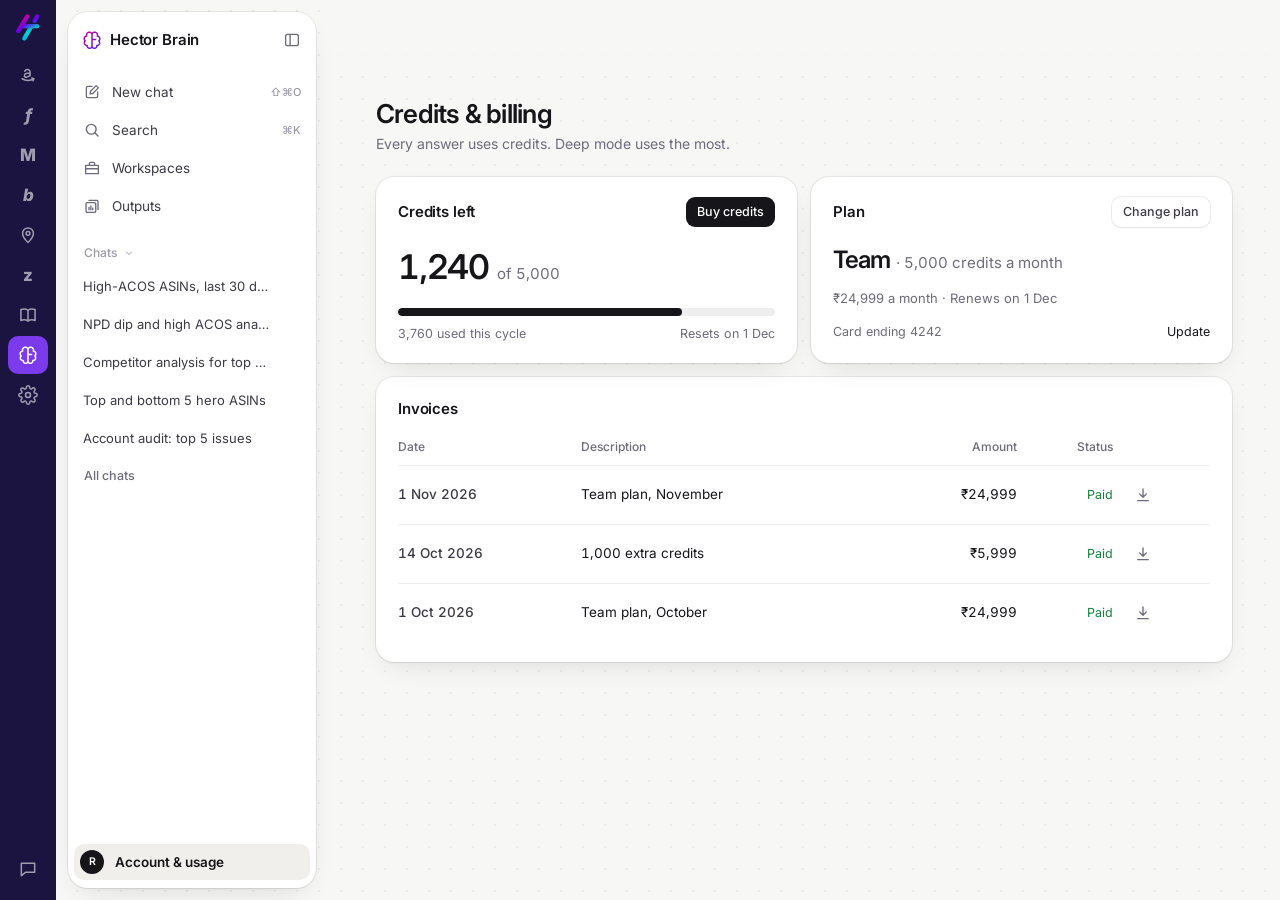
==== hector-brain/billing.html @ ce4ab654 "Hector Brain preview v1.0 (click-through prototype, sample data) Co-Authored-By: Claude Opus 5.5 <no" ====
<!doctype html>
<html lang="en">
<head>
<meta charset="utf-8">
<meta name="robots" content="noindex, nofollow">
<meta name="viewport" content="width=device-width, initial-scale=1">
<title>Hector Brain — billing</title>
<link rel="icon" href="../assets/favicon-brain.svg">
<link rel="stylesheet" href="https://fonts.googleapis.com/css2?family=Inter:wght@400;500;600&display=swap">
<link rel="stylesheet" href="rail.css">
<link rel="stylesheet" href="brain.css?v=16">
<script>try{if(localStorage.getItem('hm-d-collapsed')==='1')document.documentElement.classList.add('collapsed')}catch(e){}</script>
</head>
<body>
<nav class="rail" aria-label="Hector modules">
  <a class="logo" href="../index.html" aria-label="Hector home"><img src="../assets/logomark.svg" alt=""></a>
  <a class="ri" href="#" aria-label="Amazon"><svg><use href="sprite.svg#i-amz"/></svg></a>
  <a class="ri" href="#" aria-label="Flipkart"><span class="letter" style="font-style:italic">f</span></a>
  <a class="ri" href="#" aria-label="Myntra"><span class="letter">M</span></a>
  <a class="ri" href="#" aria-label="Blinkit"><span class="letter" style="font-style:italic">b</span></a>
  <a class="ri" href="#" aria-label="Instamart"><svg><use href="sprite.svg#i-pin"/></svg></a>
  <a class="ri" href="#" aria-label="Zepto"><span class="letter">z</span></a>
  <a class="ri" href="#" aria-label="Docs"><svg><use href="sprite.svg#i-book"/></svg></a>
  <a class="ri active" href="start.html" aria-label="Hector Brain" aria-current="page"><svg><use href="sprite.svg#rail-brain"/></svg></a>
  <a class="ri" href="#" aria-label="Settings"><svg><use href="sprite.svg#i-gear"/></svg></a>
  <span class="grow"></span>
  <a class="ri" href="#" aria-label="Feedback"><svg><use href="sprite.svg#i-msg"/></svg></a>
</nav>

<aside class="side" aria-label="Hector Brain menu">
  <div class="shead">
    <a class="mark-switch" href="start.html"><span data-mark></span>Hector Brain</a>
    <button class="ib" id="collapse" aria-expanded="true" aria-label="Collapse menu (⌘.)" title="⌘."><svg><use href="sprite.svg#i-sidebar"/></svg></button>
  </div>
  <nav class="items" aria-label="Hector Brain">
    <a class="item" href="start.html" data-tip="New chat  ⇧⌘O"><svg><use href="sprite.svg#i-new"/></svg><span class="lb">New chat</span><kbd>⇧⌘O</kbd></a>
    <a class="item" href="#" data-open="search" data-tip="Search  ⌘K"><svg><use href="sprite.svg#i-search"/></svg><span class="lb">Search</span><kbd>⌘K</kbd></a>
    <a class="item" href="workspaces.html" data-tip="Workspaces"><svg><use href="sprite.svg#i-brand"/></svg><span class="lb">Workspaces</span></a>
    <a class="item" href="outputs.html" data-tip="Outputs"><svg><use href="sprite.svg#i-outputs"/></svg><span class="lb">Outputs</span></a>
  </nav>
  <section class="recent">
    <button class="acc" aria-expanded="true" aria-controls="chatlist"><span>Chats</span><svg><use href="sprite.svg#i-chev"/></svg></button>
    <div id="chatlist"><div class="items">
      <a class="item" href="chat.html"><span>High-ACOS ASINs, last 30 days</span><button class="more" data-pop="pop-chat" data-side="right" aria-label="Chat actions"><svg><use href="sprite.svg#i-more"/></svg></button></a>
      <a class="item" href="#"><span>NPD dip and high ACOS analysis</span><button class="more" data-pop="pop-chat" data-side="right" aria-label="Chat actions"><svg><use href="sprite.svg#i-more"/></svg></button></a>
      <a class="item" href="#"><span>Competitor analysis for top search terms</span><button class="more" data-pop="pop-chat" data-side="right" aria-label="Chat actions"><svg><use href="sprite.svg#i-more"/></svg></button></a>
      <a class="item" href="#"><span>Top and bottom 5 hero ASINs</span><button class="more" data-pop="pop-chat" data-side="right" aria-label="Chat actions"><svg><use href="sprite.svg#i-more"/></svg></button></a>
      <a class="item" href="#"><span>Account audit: top 5 issues</span><button class="more" data-pop="pop-chat" data-side="right" aria-label="Chat actions"><svg><use href="sprite.svg#i-more"/></svg></button></a>
    </div>
    <a class="all" href="chats.html">All chats</a></div>
  </section>
  <span class="grow"></span>
  <div class="items">
    <button class="item acct on" data-pop="pop-acct" data-side="right" aria-expanded="false" data-tip="Account &amp; usage"><span class="av">R</span><span class="lb">Account &amp; usage</span></button>
  </div>
</aside>

<main>
  <div class="top"><span class="sp"></span></div>

  <div class="pg">
    <div class="ph"><div><h1>Credits &amp; billing</h1><p>Every answer uses credits. Deep mode uses the most.</p></div></div>
    <div class="two" style="margin-top:0">
      <div class="card pad">
        <div class="hrow"><h2>Credits left</h2><span class="sp"></span><button class="btn primary sm" data-pop="pop-buy" data-side="left">Buy credits</button></div>
        <div class="big" style="margin-top:14px">1,240 <small>of 5,000</small></div>
        <div class="meter"><i style="width:75.2%"></i></div>
        <div class="kv"><span>3,760 used this cycle</span><span>Resets on 1 Dec</span></div>
      </div>
      <div class="card pad">
        <div class="hrow"><h2>Plan</h2><span class="sp"></span><button class="btn secondary sm" data-toast="Change plan">Change plan</button></div>
        <div class="big" style="margin-top:14px;font-size:24px">Team <small>· 5,000 credits a month</small></div>
        <p class="sub" style="margin-top:10px">₹24,999 a month · Renews on 1 Dec</p>
        <div class="kv" style="margin-top:14px"><span>Card ending 4242</span><a href="#" data-toast="Update payment method" style="color:var(--ink)">Update</a></div>
      </div>
    </div>
    <div class="card pad" style="margin-top:14px">
      <h2>Invoices</h2>
      <table class="tbl"><thead><tr><th>Date</th><th class="l">Description</th><th>Amount</th><th>Status</th><th></th></tr></thead><tbody>
        <tr><td>1 Nov 2026</td><td style="text-align:left">Team plan, November</td><td>₹24,999</td><td><span class="paid">Paid</span></td><td><button class="ib" aria-label="Download invoice" data-toast="Downloads the invoice PDF"><svg><use href="sprite.svg#i-download"/></svg></button></td></tr>
        <tr><td>14 Oct 2026</td><td style="text-align:left">1,000 extra credits</td><td>₹5,999</td><td><span class="paid">Paid</span></td><td><button class="ib" aria-label="Download invoice" data-toast="Downloads the invoice PDF"><svg><use href="sprite.svg#i-download"/></svg></button></td></tr>
        <tr><td>1 Oct 2026</td><td style="text-align:left">Team plan, October</td><td>₹24,999</td><td><span class="paid">Paid</span></td><td><button class="ib" aria-label="Download invoice" data-toast="Downloads the invoice PDF"><svg><use href="sprite.svg#i-download"/></svg></button></td></tr>
      </tbody></table>
    </div>
  </div>
</main>

<div class="pop" id="pop-acct" role="menu" aria-label="Account">
  <a class="item" href="data-sources.html"><svg><use href="sprite.svg#i-plug"/></svg>Data sources<small>3 connected</small></a>
  <a class="item" href="usage.html"><svg><use href="sprite.svg#i-analytics"/></svg>Usage &amp; analytics</a>
  <a class="item" href="billing.html"><svg><use href="sprite.svg#i-credits"/></svg>Credits &amp; billing<small>1,240 left</small></a>
  <hr>
  <a class="item" href="preferences.html"><svg><use href="sprite.svg#i-prefs"/></svg>Preferences</a>
</div>
<div class="pop" id="pop-chat" role="menu" aria-label="Chat actions" style="width:220px">
  <button class="item" data-act="pin"><svg><use href="sprite.svg#i-pinned"/></svg>Pin</button>
  <button class="item" data-act="rename"><svg><use href="sprite.svg#i-pen"/></svg>Rename</button>
  <button class="item" data-pop="pop-move" data-side="right"><svg><use href="sprite.svg#i-move"/></svg>Move to workspace</button>
  <hr>
  <button class="item danger" data-act="delete"><svg><use href="sprite.svg#i-trash"/></svg>Delete</button>
</div>

<div class="pop" id="pop-buy" aria-label="Buy credits" style="width:260px">
  <p class="hint">Extra credits never expire and are used after your monthly ones.</p>
  <button class="opt" data-toast="Checkout: 1,000 credits for ₹5,999"><b>1,000 credits</b><span>₹5,999</span></button>
  <button class="opt" data-toast="Checkout: 5,000 credits for ₹27,999"><b>5,000 credits</b><span>₹27,999 · save 7%</span></button>
  <button class="opt" data-toast="Checkout: 10,000 credits for ₹52,999"><b>10,000 credits</b><span>₹52,999 · save 12%</span></button>
</div>

<div class="modal" id="dlg-delete" role="alertdialog" aria-modal="true" aria-labelledby="dd-t" hidden>
  <h2 id="dd-t">Delete “<span class="nm">this chat</span>”?</h2>
  <p>It’s removed for everyone in the workspace. Outputs it made stay in Outputs. This can’t be undone.</p>
  <div class="actions"><button class="btn secondary" data-close>Cancel</button><button class="btn danger" data-do="delete">Delete</button></div>
</div>
<div class="modal" id="dlg-ws" role="dialog" aria-modal="true" aria-labelledby="dw-t" hidden>
  <h2 id="dw-t">New workspace</h2>
  <p>Group chats that share instructions and files, like a client or a campaign.</p>
  <label class="fld"><span>Name</span><input placeholder="e.g. Tampa reporting" data-required></label>
  <label class="fld"><span>Instructions <small>optional</small></span><textarea rows="3" placeholder="Hector Brain follows these in every chat in this workspace"></textarea></label>
  <div class="actions"><button class="btn secondary" data-close>Cancel</button><button class="btn primary" data-do="create-ws" disabled>Create workspace</button></div>
</div>
<div class="modal" id="dlg-method" role="dialog" aria-modal="true" aria-labelledby="dm-t" hidden style="width:520px">
  <h2 id="dm-t">New method</h2>
  <p>Write down how a job should be done. Anyone can run it by typing / and its name.</p>
  <label class="fld"><span>Name</span><input placeholder="e.g. Dark store revenue check" data-required></label>
  <label class="fld"><span>Instructions</span><textarea rows="6" placeholder="1. Pull sales by dark store for the last 14 days&#10;2. Compare with the 14 days before&#10;3. Flag stores down more than 15% and check stock-outs"></textarea></label>
  <div class="actions"><button class="btn secondary" data-close>Cancel</button><button class="btn primary" data-do="create-method" disabled>Save method</button></div>
</div>
<div class="modal" id="dlg-share" role="dialog" aria-modal="true" aria-labelledby="ds-t" hidden>
  <h2 id="ds-t">Share</h2>
  <p>Anyone at your company with the link can view it. They can’t send messages or see your other chats.</p>
  <div class="linkrow"><input readonly value="https://app.hectorai.live/brain/share/8f3k2q" aria-label="Share link"><button class="btn secondary sm" data-do="copy-link">Copy link</button></div>
  <div class="src-row">Link sharing on<span class="sw" role="switch" aria-checked="true" aria-label="Link sharing" style="margin-left:auto"></span></div>
  <div class="actions"><button class="btn primary" data-close>Done</button></div>
</div>
<div class="pop" id="pop-move" aria-label="Move to workspace" style="width:230px">
  <div class="label">Move to</div>
  <div role="radiogroup" aria-label="Workspace">
    <button class="opt" role="radio" aria-checked="true"><b>MCP Demo</b><svg class="ck"><use href="sprite.svg#i-check"/></svg></button>
    <button class="opt" role="radio" aria-checked="false"><b>No workspace</b><svg class="ck"><use href="sprite.svg#i-check"/></svg></button>
  </div>
  <hr>
  <button class="item" data-dialog="dlg-ws"><svg><use href="sprite.svg#i-plus"/></svg>New workspace…</button>
</div>

<div class="scrim" id="scrim" hidden></div>
<div class="dlg" id="search" role="dialog" aria-label="Search" hidden>
  <label class="search"><svg><use href="sprite.svg#i-search"/></svg><input placeholder="Search chats and outputs" data-search="#searchList"><kbd>Esc</kbd></label>
  <div id="searchList">
    <div class="label">Chats</div>
    <a class="rowi" href="chat.html" style="min-height:42px"><span class="t"><b>High-ACOS ASINs, last 30 days</b></span><span class="meta">MCP Demo · 28 Oct</span></a>
    <a class="rowi" href="#" style="min-height:42px"><span class="t"><b>NPD dip and high ACOS analysis</b></span><span class="meta">24 Nov</span></a>
    <a class="rowi" href="#" style="min-height:42px"><span class="t"><b>Competitor analysis for top search terms</b></span><span class="meta">17 Nov</span></a>
    <div class="label">Outputs</div>
    <a class="rowi" href="outputs.html" style="min-height:42px"><span class="t"><b>High-ACOS ASINs, last 30 days</b></span><span class="meta">Excel · 28 Oct</span></a>
    <a class="rowi" href="outputs.html" style="min-height:42px"><span class="t"><b>30-day search-term bleed</b></span><span class="meta">Excel · 17 Nov</span></a>
  </div>
</div>
<div class="toast" id="toast" role="status"></div>
<script src="marks.js?v=16"></script>
<script src="brain.js?v=16"></script>
</body>
</html>
---- hector-brain/rail.css ----
/* The existing Hector module rail, unchanged in every direction: it belongs to the host product, not to Hector Mind. */
.rail { position: fixed; inset: 0 auto 0 0; width: 56px; background: #1B1340; display: flex; flex-direction: column; align-items: center; padding: 12px 0; gap: 2px; z-index: 40; }
.rail .logo { width: 30px; height: 30px; margin-bottom: 12px; display: grid; place-items: center; }
.rail .logo img { width: 24px; height: 27px; }
.ri { position: relative; width: 40px; height: 38px; border-radius: 10px; color: rgba(242, 241, 246, .62); display: grid; place-items: center; text-decoration: none; }
.ri:hover { background: rgba(255, 255, 255, .07); color: #fff; }
.ri.active { background: #7C3AED; color: #fff; }
.ri svg { width: 20px; height: 20px; }
.ri .letter { font: 800 17px/1 'Inter', sans-serif; letter-spacing: -0.04em; }
.rail .grow { flex: 1; }
---- hector-brain/brain.css ----
/* Hector Brain (final, from Option D "Soft canvas"). Canvas's light dot ground + Soft's white objects. Inter only.
   The menu is a floating panel that collapses (morphs) into a slim dock. Gradient only on Send and the mark. */
:root {
  --ground: #F7F7F5; --dot: rgba(22, 21, 26, .065); --panel: #FFFFFF; --well: #F7F6F3; --chip: #F1EFEB;
  --ink: #16151A; --ink-2: #3D3A45; --muted: #6E6B7B; --faint: #9C99A8;
  --line: rgba(22, 21, 26, .07); --hover: rgba(22, 21, 26, .045);
  --grad: linear-gradient(100deg, #CB009F, #5126E6);
  --soft: 0 1px 2px rgba(22, 21, 26, .05), 0 10px 30px -14px rgba(22, 21, 26, .18), 0 0 0 1px var(--line);
  --pop: 0 2px 6px rgba(22, 21, 26, .06), 0 24px 48px -16px rgba(22, 21, 26, .26), 0 0 0 1px var(--line);
  --ease: cubic-bezier(.22, 1, .36, 1);
  --side: 248px;
  --sans: 'Inter', -apple-system, sans-serif;
  color-scheme: light;
}
.collapsed { --side: 48px; }
* { box-sizing: border-box; margin: 0; }
body { background-color: var(--ground); background-image: radial-gradient(var(--dot) 1px, transparent 1.2px); background-size: 22px 22px; background-attachment: fixed;
  color: var(--ink); font: 400 14px/1.55 var(--sans); -webkit-font-smoothing: antialiased; }
a { color: inherit; text-decoration: none; }
button { font: inherit; color: inherit; background: none; border: 0; cursor: pointer; }
:focus-visible { outline: 2px solid #7C3AED; outline-offset: 2px; border-radius: 10px; }
svg { flex: none; }

/* ---------- Panel ⇄ dock ---------- */
.side { position: fixed; left: 68px; top: 12px; bottom: 12px; z-index: 30; width: var(--side); background: var(--panel); border-radius: 20px; box-shadow: var(--soft);
  padding: 8px 6px; display: flex; flex-direction: column; gap: 14px; overflow: hidden; transition: width .34s var(--ease), border-radius .34s var(--ease); }
.collapsed .side { border-radius: 16px; overflow: visible; }
.shead { display: flex; align-items: center; gap: 4px; }
.shead .mark-switch { flex: 1; min-width: 0; height: 40px; padding: 0 8px; font-size: 15px; }
.shead .mark-switch [data-mark] { width: 20px; height: 20px; display: grid; }
.ws { display: flex; align-items: center; gap: 9px; height: 40px; margin-top: -8px; padding: 0 9px 0 6px; border-radius: 12px; box-shadow: inset 0 0 0 1px var(--line); font-size: 13px; font-weight: 500; color: var(--ink-2); white-space: nowrap; }
.ws:hover { background: var(--hover); }
.av { width: 28px; height: 28px; flex: none; border-radius: 8px; background: var(--chip); display: grid; place-items: center; font-size: 11px; font-weight: 600; color: var(--ink-2); }
.ws svg { width: 13px; height: 13px; margin-left: auto; color: var(--muted); }
.ws .av { width: 24px; height: 24px; border-radius: 7px; font-size: 10px; }
.ib { width: 36px; height: 36px; flex: none; border-radius: 10px; display: grid; place-items: center; color: var(--muted); }
.ib:hover { background: var(--hover); color: var(--ink); }
.ib svg { width: 18px; height: 18px; }
.collapsed .shead .mark-switch, .collapsed .ws { display: none; }

.items { display: grid; gap: 2px; }
.item { position: relative; display: flex; align-items: center; gap: 11px; height: 36px; padding: 0 9px; border-radius: 10px; font-size: 13.5px; color: var(--ink-2); white-space: nowrap; }
.item > svg { width: 18px; height: 18px; color: var(--muted); }
.item:hover { background: var(--hover); color: var(--ink); }
.item.on { background: var(--chip); color: var(--ink); font-weight: 600; }
.item.on > svg { color: var(--ink); }
.item .lb { transition: opacity .2s; }
.item kbd { margin-left: auto; font: 500 11px var(--sans); color: var(--faint); transition: opacity .2s; }
.collapsed .item { width: 36px; }
.collapsed .item .lb, .collapsed .item kbd { opacity: 0; pointer-events: none; }
/* Dock tooltips */
.collapsed .item::after { content: attr(data-tip); position: absolute; left: calc(100% + 12px); top: 50%; transform: translateY(-50%) translateX(-4px); white-space: nowrap;
  background: var(--ink); color: #fff; font-size: 12px; font-weight: 500; padding: 5px 9px; border-radius: 7px; opacity: 0; pointer-events: none; transition: opacity .12s, transform .12s; z-index: 40; }
.collapsed .item:hover::after, .collapsed .item:focus-visible::after { opacity: 1; transform: translateY(-50%); }

.recent { min-height: 0; overflow-y: auto; transition: opacity .18s; }
.acc { display: flex; align-items: center; gap: 6px; width: 100%; height: 30px; padding: 0 10px; border-radius: 8px; font-size: 12px; font-weight: 500; color: var(--faint); }
.acc:hover { color: var(--ink); background: var(--hover); }
.acc svg { width: 12px; height: 12px; transition: transform .2s var(--ease); }
.acc[aria-expanded="false"] svg { transform: rotate(-90deg); }
#chatlist { display: grid; gap: 2px; }
#chatlist[hidden] { display: none; }
#chatlist .label { padding: 8px 10px 4px; font-size: 11.5px; }
.all { display: block; padding: 8px 10px; font-size: 12.5px; font-weight: 500; color: var(--muted); }
.all:hover { color: var(--ink); }
.collapsed .recent { opacity: 0; visibility: hidden; }
.label { padding: 4px 10px 6px; font-size: 12px; font-weight: 500; color: var(--faint); white-space: nowrap; }
.recent .item { font-size: 13px; }
.recent .item span { overflow: hidden; text-overflow: ellipsis; }
.empty { margin: 0 4px; padding: 14px; border-radius: 12px; background: var(--well); font-size: 12.5px; color: var(--muted); line-height: 1.5; white-space: normal; width: 224px; }
.grow { flex: 1; }
.acct .av { width: 24px; height: 24px; margin-left: -3px; border-radius: 50%; background: var(--ink); color: #fff; font-size: 10.5px; }

/* ---------- Popovers ---------- */
.pop { position: fixed; z-index: 50; width: 280px; background: var(--panel); border-radius: 16px; box-shadow: var(--pop); padding: 6px; opacity: 0; transform: translateY(-4px) scale(.98); pointer-events: none; transition: opacity .16s, transform .16s var(--ease); }
.pop.open { opacity: 1; transform: none; pointer-events: auto; }
.pop .item { height: 34px; }
.pop hr { border: 0; height: 1px; background: var(--line); margin: 6px 4px; }
.pop .search { display: flex; align-items: center; gap: 8px; height: 38px; padding: 0 10px; margin-bottom: 4px; border-radius: 10px; background: var(--well); color: var(--muted); font-size: 13px; }
.pop .search svg { width: 15px; height: 15px; }
.pop .search input { flex: 1; border: 0; background: none; outline: none; font: inherit; color: var(--ink); }
.pop .item small { margin-left: auto; color: var(--faint); font-size: 11.5px; }
.pop .item.on small { color: var(--muted); }

/* ---------- Main ---------- */
main { margin-left: calc(80px + var(--side)); min-height: 100vh; transition: margin-left .34s var(--ease); }
.top { position: sticky; top: 0; z-index: 20; display: flex; align-items: center; gap: 8px; height: 72px; padding: 6px 16px 0 12px; background: linear-gradient(var(--ground) 70%, rgba(247, 247, 245, 0)); }
.top .sp { flex: 1; }
.mark-switch { display: inline-flex; align-items: center; gap: 8px; height: 34px; padding: 0 10px 0 8px; border-radius: 10px; font-size: 14px; font-weight: 600; letter-spacing: -0.01em; }
.mark-switch:hover { background: var(--hover); }
.title { display: inline-flex; align-items: center; gap: 6px; height: 34px; padding: 0 10px; border-radius: 10px; font-size: 13.5px; color: var(--ink-2); }
.title:hover, .title[aria-expanded="true"] { background: var(--hover); color: var(--ink); }
.title svg { width: 12px; height: 12px; color: var(--muted); transition: transform .2s; }
.title[aria-expanded="true"] svg { transform: rotate(180deg); }
.pill { height: 38px; padding: 0 14px; border-radius: 12px; display: inline-flex; align-items: center; gap: 7px; background: var(--panel); box-shadow: var(--soft); font-size: 13px; color: var(--ink-2); }
.pill:hover { color: var(--ink); }
.pill svg { width: 15px; height: 15px; }
.col { max-width: 720px; margin: 0 auto; padding: 0 24px; }

/* ---------- Composer ---------- */
.compose { position: fixed; left: calc(80px + var(--side)); right: 0; bottom: 0; z-index: 15; padding: 28px 0 20px; transition: left .34s var(--ease);
  background: linear-gradient(to top, var(--ground) 62%, rgba(247, 247, 245, 0)); }
.tray { background: var(--panel); border-radius: 22px; box-shadow: 0 1px 2px rgba(22, 21, 26, .06), 0 18px 44px -18px rgba(22, 21, 26, .26), 0 0 0 1px var(--line); padding: 14px 12px 10px 18px; }
.tray textarea { width: 100%; border: 0; outline: none; resize: none; background: none; font: 400 15.5px/1.5 var(--sans); color: var(--ink); height: 46px; }
.tray textarea::placeholder { color: var(--faint); }
.row { display: flex; align-items: center; gap: 6px; }
.tray .row { margin-left: -8px; }
.row .sp { flex: 1; }
.tb { height: 32px; padding: 0 11px; border-radius: 16px; display: inline-flex; align-items: center; gap: 6px; font-size: 12.5px; color: var(--muted); background: var(--well); white-space: nowrap; }
.tb:hover { background: var(--chip); color: var(--ink); }
.tb svg { width: 15px; height: 15px; }
.tb img { width: 15px; height: 15px; border-radius: 4px; }
.tb.round { width: 32px; padding: 0; justify-content: center; }
.send { width: 38px; height: 38px; border-radius: 50%; display: grid; place-items: center; background: var(--grad); color: #fff; box-shadow: 0 6px 16px -6px rgba(124, 58, 237, .6); }
.send svg { width: 17px; height: 17px; }
.send.stop { background: var(--ink); box-shadow: none; }
.send.stop i { width: 11px; height: 11px; border-radius: 3px; background: #fff; }

/* ---------- The mark: orb + motion ---------- */
.orb { position: relative; display: grid; place-items: center; border-radius: 50%; background: #fff; box-shadow: 0 0 0 1px var(--line), 0 4px 12px -4px rgba(81, 38, 230, .25); }
.orb [data-mark] { width: 56%; height: 56%; display: grid; }
.mk { width: 100%; height: 100%; overflow: visible; }
/* Brain: the outline breathes, the half-H crossbar redraws */
.live .mk-brain .b-out { transform-origin: 12px 12.5px; animation: breathe 2.2s ease-in-out infinite; }
.live .mk-brain .b-in { stroke-dasharray: 1; animation: draw 2.2s var(--ease) infinite; }
/* Signal: the three lines rise one after another, like a signal coming in */
.live .mk-signal path { stroke-dasharray: 1; stroke-dashoffset: 1; animation: rise 1.8s var(--ease) infinite; }
.live .mk-signal .s2 { animation-delay: .16s; }
.live .mk-signal .s3 { animation-delay: .32s; }
/* One-time draw-in on the start page */
.intro .mk-brain .b-out { stroke-dasharray: 1; stroke-dashoffset: 1; animation: oncefrac 1.4s var(--ease) .2s forwards; }
.intro .mk-brain .b-in { stroke-dasharray: 1; stroke-dashoffset: 1; animation: oncefrac .7s var(--ease) 1.1s forwards; }
.intro .mk-signal path { stroke-dasharray: 1; stroke-dashoffset: 1; animation: oncefrac .6s var(--ease) forwards; }
.intro .mk-signal .s2 { animation-delay: .18s; }
.intro .mk-signal .s3 { animation-delay: .36s; }
@keyframes breathe { 50% { transform: scale(.9); opacity: .7; } }
@keyframes draw { 0% { stroke-dashoffset: 1; } 45%, 75% { stroke-dashoffset: 0; } 100% { stroke-dashoffset: -1; } }
@keyframes rise { 0% { stroke-dashoffset: 1; opacity: 1; } 40%, 70% { stroke-dashoffset: 0; opacity: 1; } 100% { stroke-dashoffset: 0; opacity: .15; } }
@keyframes oncefrac { to { stroke-dashoffset: 0; } }

/* ---------- Start ---------- */
.start { min-height: calc(100vh - 64px); display: flex; flex-direction: column; align-items: center; justify-content: center; text-align: center; padding-bottom: 190px; }
.start .orb { width: 76px; height: 76px; }
.start h1 { margin-top: 24px; font-size: 34px; line-height: 1.15; font-weight: 600; letter-spacing: -0.035em; }
.start p { margin-top: 10px; font-size: 15px; color: var(--muted); }
.tiles { margin-top: 36px; display: grid; grid-template-columns: repeat(3, 1fr); gap: 12px; width: 100%; text-align: left; }
.tile { padding: 16px; border-radius: 18px; background: var(--panel); box-shadow: var(--soft); display: grid; gap: 22px; transition: transform .2s var(--ease), box-shadow .2s; }
.tile:hover { transform: translateY(-2px); box-shadow: var(--pop); }
.tile img { width: 26px; height: 26px; border-radius: 8px; }
.tile span { font-size: 14px; line-height: 1.4; font-weight: 500; color: var(--ink-2); }

/* ---------- Conversation ---------- */
.thread { padding-top: 16px; padding-bottom: 220px; display: grid; gap: 26px; }
.me { justify-self: end; max-width: 75%; padding: 12px 18px; border-radius: 20px 20px 6px 20px; background: var(--panel); box-shadow: var(--soft); font-size: 15px; }
.turn { display: grid; grid-template-columns: 36px minmax(0, 1fr); gap: 14px; align-items: start; }
.turn .orb { width: 36px; height: 36px; }
.bubble { background: var(--panel); border-radius: 6px 22px 22px 22px; box-shadow: var(--soft); padding: 22px 24px 16px; display: grid; gap: 16px; }
.bubble h2 { font-size: 22px; line-height: 1.25; font-weight: 600; letter-spacing: -0.03em; text-wrap: balance; }
.bubble p { color: var(--ink-2); font-size: 14.5px; }
.tag { width: fit-content; display: inline-flex; align-items: center; gap: 8px; height: 28px; padding: 0 12px; border-radius: 14px; background: var(--well); font-size: 12.5px; font-weight: 500; color: var(--ink-2); }
.tag::before { content: ""; width: 7px; height: 7px; border-radius: 50%; background: #F59E0B; }
.well { position: relative; border-radius: 16px; background: var(--well); padding: 4px 14px 6px; }
.well .ib { position: absolute; right: 6px; top: 4px; width: 30px; height: 30px; }
.well .ib svg { width: 15px; height: 15px; }
table { width: 100%; border-collapse: collapse; font-variant-numeric: tabular-nums; }
th { text-align: right; font-size: 11.5px; font-weight: 500; color: var(--muted); padding: 10px 0 8px 12px; }
th:last-child { padding-right: 34px; }
td { text-align: right; padding: 9px 0 9px 12px; border-top: 1px solid var(--line); font-size: 13px; }
td:last-child { padding-right: 34px; font-weight: 600; }
th:first-child, td:first-child { text-align: left; padding-left: 0; }
td:first-child { font-weight: 500; color: var(--ink-2); }
.acts { display: grid; grid-template-columns: repeat(3, 1fr); gap: 10px; }
.act { padding: 14px; border-radius: 16px; box-shadow: inset 0 0 0 1px var(--line); display: grid; gap: 4px; align-content: start; }
.act b { font-size: 13.5px; font-weight: 600; line-height: 1.35; }
.act small { font-size: 12px; color: var(--muted); }
.act button { margin-top: 10px; justify-self: start; height: 30px; padding: 0 12px; border-radius: 15px; background: var(--ink); color: #fff; font-size: 12.5px; font-weight: 500; }
.under { margin: 0 -6px -4px; }
.under .tb { background: none; }
.under .tb:hover { background: var(--well); }
.under .tb.pinned { color: var(--ink); background: var(--well); }

.wm { width: 18px; height: 18px; display: grid; flex: none; }
.thinking { display: flex; align-items: center; gap: 10px; width: fit-content; padding: 13px 20px; border-radius: 6px 20px 20px 20px; background: var(--panel); box-shadow: var(--soft); font-size: 14px; color: var(--ink-2); }
.shimmer { background: linear-gradient(90deg, var(--ink-2) 0%, var(--ink-2) 40%, #B9B6C2 50%, var(--ink-2) 60%, var(--ink-2) 100%); background-size: 250% 100%; -webkit-background-clip: text; background-clip: text; color: transparent; animation: shine 2.4s linear infinite; }
.trail { margin: 10px 0 0 18px; display: grid; gap: 4px; font-size: 12.5px; color: var(--muted); }
.trail span { display: flex; align-items: center; gap: 8px; }
.trail svg { width: 14px; height: 14px; color: #15803D; }
@keyframes shine { from { background-position: 100% 0; } to { background-position: -150% 0; } }

.toast { position: fixed; left: 50%; bottom: 150px; transform: translate(-50%, 8px); z-index: 60; padding: 9px 14px; border-radius: 12px; background: var(--ink); color: #fff; font-size: 13px; opacity: 0; pointer-events: none; transition: opacity .2s, transform .2s var(--ease); }
.toast.show { opacity: 1; transform: translate(-50%, 0); }

@media (prefers-reduced-motion: reduce) {
  *, .live *, .intro * { animation: none !important; transition: none !important; }
  .intro .mk path, .live .mk path { stroke-dashoffset: 0 !important; }
}

/* =====================================================================
   Option D — full-feature layer: composer menus, chat actions, sheet drawer, search,
   list pages (Chats, Workspaces, Outputs) and account pages (Connectors, Usage, Billing, Preferences).
   ===================================================================== */
.btn { height: 36px; padding: 0 14px; border-radius: 11px; display: inline-flex; align-items: center; gap: 7px; font-size: 13px; font-weight: 500; white-space: nowrap; }
.btn svg { width: 15px; height: 15px; }
.btn.primary { background: var(--ink); color: #fff; }
.btn.primary:hover { background: #2C2A33; }
.btn.secondary { background: var(--panel); box-shadow: 0 0 0 1px var(--line), 0 1px 2px rgba(22, 21, 26, .05); color: var(--ink-2); }
.btn.secondary:hover { color: var(--ink); box-shadow: 0 0 0 1px rgba(22, 21, 26, .18); }
.btn.sm { height: 30px; padding: 0 11px; border-radius: 9px; font-size: 12.5px; }
.btn.warn { background: #FEF3C7; color: #92400E; }

/* Popover items with a check / description */
.pop .opt { display: grid; grid-template-columns: 1fr auto; align-items: center; gap: 0 10px; width: 100%; padding: 8px 10px; border-radius: 10px; text-align: left; }
.pop .opt:hover { background: var(--hover); }
.pop .opt b { font-size: 13.5px; font-weight: 500; }
.pop .opt span { grid-column: 1; font-size: 12px; color: var(--muted); }
.pop .opt .ck { grid-row: 1 / span 2; grid-column: 2; width: 16px; height: 16px; color: var(--ink); visibility: hidden; }
.pop .opt[aria-checked="true"] .ck { visibility: visible; }
.pop .item .chev-r { margin-left: auto; width: 12px; height: 12px; color: var(--faint); transform: rotate(-90deg); }
.pop .src-row { display: flex; align-items: center; gap: 10px; padding: 7px 10px; border-radius: 10px; font-size: 13.5px; }
.pop .src-row img { width: 20px; height: 20px; border-radius: 6px; }
.pop .src-row .sw { margin-left: auto; }
.pop p.hint { padding: 6px 10px 8px; font-size: 12px; color: var(--muted); line-height: 1.45; }
.item.danger, .item.danger svg { color: #B91C1C; }

/* Switch */
.sw { position: relative; width: 32px; height: 18px; flex: none; border-radius: 9px; background: rgba(22, 21, 26, .18); transition: background .2s; }
.sw::after { content: ""; position: absolute; left: 2px; top: 2px; width: 14px; height: 14px; border-radius: 50%; background: #fff; box-shadow: 0 1px 2px rgba(0, 0, 0, .2); transition: transform .2s var(--ease); }
[aria-checked="true"] > .sw, .sw[aria-checked="true"] { background: var(--ink); }
[aria-checked="true"] > .sw::after, .sw[aria-checked="true"]::after { transform: translateX(14px); }

/* Chat list rows: actions on hover */
.recent .item, #chatlist .item { padding-right: 4px; }
.recent .item .more { margin-left: auto; width: 26px; height: 26px; border-radius: 7px; display: grid; place-items: center; color: var(--muted); opacity: 0; }
.recent .item:hover .more, .recent .item .more[aria-expanded="true"], .recent .item.on .more { opacity: 1; }
.recent .item .more:hover { background: rgba(22, 21, 26, .07); color: var(--ink); }
.recent .item .more svg { width: 15px; height: 15px; }
.all.on { color: var(--ink); font-weight: 600; }

/* Composer extras */
.fine { margin-top: 10px; text-align: center; font-size: 11.5px; color: var(--faint); }

/* Answer footer: reasoning, credits, feedback */
.reason { border-radius: 14px; background: var(--well); padding: 14px 16px; display: grid; gap: 10px; font-size: 13px; color: var(--ink-2); }
.reason[hidden] { display: none; }
.reason ol { padding-left: 18px; display: grid; gap: 4px; }
.reason .why { color: var(--muted); }
.reason .rule { display: flex; align-items: center; gap: 8px; }
.reason .rule svg { width: 15px; height: 15px; color: var(--muted); }
.under .tb[aria-expanded="true"] { background: var(--well); color: var(--ink); }
.under .tb[aria-expanded] svg.chev { width: 12px; height: 12px; transition: transform .2s; }
.under .tb[aria-expanded="true"] svg.chev { transform: rotate(180deg); }
.under .cost { font-size: 12px; color: var(--faint); padding: 0 6px; }
.under .tb.voted { color: var(--ink); background: var(--well); }

/* Sheet drawer */
.scrim { position: fixed; inset: 0; z-index: 70; background: rgba(22, 21, 26, .18); opacity: 0; transition: opacity .2s; }
.scrim.open { opacity: 1; }
.drawer { position: fixed; top: 12px; right: 12px; bottom: 12px; z-index: 71; width: min(760px, calc(100vw - 420px)); background: var(--panel); border-radius: 20px; box-shadow: var(--pop); display: flex; flex-direction: column; transform: translateX(24px); opacity: 0; transition: transform .26s var(--ease), opacity .2s; }
.drawer.open { transform: none; opacity: 1; }
.dhead { display: flex; align-items: center; gap: 10px; padding: 14px 14px 12px 20px; border-bottom: 1px solid var(--line); }
.dhead .fi { width: 32px; height: 32px; border-radius: 9px; background: #E8F3EC; color: #15803D; display: grid; place-items: center; }
.dhead .fi svg { width: 17px; height: 17px; }
.dhead b { display: block; font-size: 14px; font-weight: 600; }
.dhead small { font-size: 12px; color: var(--muted); }
.dhead .sp { flex: 1; }
.seg2 { display: inline-flex; padding: 3px; border-radius: 10px; background: var(--well); gap: 2px; }
.seg2 button { height: 28px; padding: 0 12px; border-radius: 8px; font-size: 12.5px; color: var(--muted); }
.seg2 button[aria-selected="true"] { background: var(--panel); color: var(--ink); box-shadow: 0 1px 2px rgba(22, 21, 26, .08), 0 0 0 1px var(--line); }
.dbody { flex: 1; overflow: auto; padding: 16px 20px 20px; }
.grid { border-collapse: collapse; font: 12.5px/1.4 var(--sans); font-variant-numeric: tabular-nums; width: 100%; }
.grid th, .grid td { border: 1px solid var(--line); padding: 6px 10px; text-align: right; white-space: nowrap; }
.grid th { background: var(--well); color: var(--muted); font-weight: 500; }
.grid td:first-child, .grid th:first-child { text-align: left; }
.grid caption { text-align: left; font-weight: 600; font-size: 14px; padding-bottom: 2px; }
.grid caption small { display: block; font-weight: 400; font-size: 12px; color: var(--muted); padding-bottom: 10px; }
.code { font: 12px/1.7 ui-monospace, monospace; color: var(--ink-2); white-space: pre; }

/* Search dialog */
.dlg { position: fixed; left: 50%; top: 14vh; z-index: 71; width: 600px; transform: translate(-50%, -6px) scale(.99); opacity: 0; background: var(--panel); border-radius: 20px; box-shadow: var(--pop); padding: 8px; transition: opacity .18s, transform .2s var(--ease); }
.dlg.open { opacity: 1; transform: translate(-50%, 0); }
.dlg .search { display: flex; align-items: center; gap: 10px; height: 48px; padding: 0 12px; border-bottom: 1px solid var(--line); margin-bottom: 6px; color: var(--muted); }
.dlg .search svg { width: 18px; height: 18px; }
.dlg .search input { flex: 1; border: 0; outline: none; background: none; font: 400 16px var(--sans); color: var(--ink); }
.dlg .search kbd { font: 500 11px var(--sans); color: var(--faint); padding: 2px 6px; border-radius: 6px; box-shadow: 0 0 0 1px var(--line); }
.dlg .item small { margin-left: auto; color: var(--faint); font-size: 12px; }
.dlg .label { padding: 8px 10px 4px; }

/* ---------- List and account pages ---------- */
.pg { max-width: 920px; margin: 0 auto; padding: 8px 32px 80px; }
.ph { display: flex; align-items: flex-end; gap: 12px; margin: 18px 0 22px; }
.ph h1 { font-size: 26px; font-weight: 600; letter-spacing: -0.03em; line-height: 1.2; }
.ph p { margin-top: 4px; color: var(--muted); font-size: 14px; }
.ph .sp { flex: 1; }
.back { display: inline-flex; align-items: center; gap: 4px; font-size: 13px; color: var(--muted); margin-top: 6px; }
.back svg { width: 13px; height: 13px; transform: rotate(90deg); }
.back:hover { color: var(--ink); }
.card { background: var(--panel); border-radius: 18px; box-shadow: var(--soft); }
.card.pad { padding: 20px 22px; }
.card h2 { font-size: 15px; font-weight: 600; letter-spacing: -0.01em; }
.card h2 + p, .card .sub { margin-top: 2px; font-size: 13px; color: var(--muted); }
.toolbar { display: flex; align-items: center; gap: 8px; margin-bottom: 14px; }
.toolbar .sp { flex: 1; }
.field-s { display: flex; align-items: center; gap: 8px; height: 36px; width: 280px; padding: 0 12px; border-radius: 11px; background: var(--panel); box-shadow: 0 0 0 1px var(--line); color: var(--muted); }
.field-s svg { width: 15px; height: 15px; }
.field-s input { flex: 1; min-width: 0; border: 0; outline: none; background: none; font: inherit; color: var(--ink); }
.tabs { display: inline-flex; gap: 2px; padding: 3px; border-radius: 12px; background: rgba(22, 21, 26, .05); }
.tabs button { height: 30px; padding: 0 12px; border-radius: 9px; font-size: 13px; color: var(--muted); display: inline-flex; align-items: center; gap: 6px; }
.tabs button span { font-size: 11.5px; color: var(--faint); }
.tabs button[aria-selected="true"] { background: var(--panel); color: var(--ink); box-shadow: 0 1px 2px rgba(22, 21, 26, .08), 0 0 0 1px var(--line); }
.rows { padding: 6px; }
.rowi { display: flex; align-items: center; gap: 12px; min-height: 56px; padding: 8px 12px; border-radius: 12px; }
.rowi + .rowi { box-shadow: 0 -1px 0 var(--line); }
.rowi:hover { background: var(--hover); box-shadow: none; }
.rowi:hover + .rowi { box-shadow: none; }
.rowi .logo { width: 34px; height: 34px; border-radius: 10px; flex: none; object-fit: cover; box-shadow: 0 0 0 1px var(--line); }
.rowi .fi { width: 34px; height: 34px; border-radius: 10px; flex: none; background: #E8F3EC; color: #15803D; display: grid; place-items: center; }
.rowi .fi svg { width: 18px; height: 18px; }
.rowi .t { min-width: 0; flex: 1; }
.rowi .t b { display: block; font-size: 14px; font-weight: 500; overflow: hidden; text-overflow: ellipsis; white-space: nowrap; }
.rowi .t small { font-size: 12.5px; color: var(--muted); }
.rowi .meta { font-size: 12.5px; color: var(--faint); white-space: nowrap; }
.rowi .tagw { font-size: 12px; color: var(--ink-2); background: var(--well); padding: 3px 8px; border-radius: 7px; white-space: nowrap; }
.rowi .ib { width: 30px; height: 30px; }
.rowi .ib svg { width: 16px; height: 16px; }
.rowi .ck { width: 18px; height: 18px; border-radius: 5px; box-shadow: inset 0 0 0 1.5px rgba(22, 21, 26, .28); display: none; place-items: center; flex: none; }
.rowi .ck svg { width: 12px; height: 12px; color: #fff; visibility: hidden; }
.selecting .rowi .ck { display: grid; }
.rowi.sel .ck { background: var(--ink); box-shadow: none; }
.rowi.sel .ck svg { visibility: visible; }
.rowi.sel { background: var(--well); }
.month { padding: 16px 12px 6px; font-size: 12px; font-weight: 500; color: var(--faint); }
.selbar { position: sticky; top: 76px; z-index: 5; display: flex; align-items: center; gap: 8px; height: 48px; padding: 0 8px 0 16px; margin-bottom: 12px; border-radius: 14px; background: var(--ink); color: #fff; font-size: 13px; }
.selbar[hidden] { display: none; }
.selbar .sp { flex: 1; }
.selbar button { height: 32px; padding: 0 12px; border-radius: 9px; color: #fff; font-size: 13px; }
.selbar button:hover { background: rgba(255, 255, 255, .12); }
.empty-s { padding: 40px 0; text-align: center; color: var(--muted); font-size: 13.5px; }
.empty-s[hidden] { display: none; }
.state { display: inline-flex; align-items: center; gap: 6px; font-size: 12.5px; color: var(--muted); white-space: nowrap; }
.state i { width: 7px; height: 7px; border-radius: 50%; background: var(--faint); }
.state.ok i { background: #22C55E; }
.state.warn { color: #92400E; }
.state.warn i { background: #F59E0B; }
.cards3 { display: grid; grid-template-columns: repeat(3, 1fr); gap: 14px; }
.ws-card { padding: 18px 20px; display: grid; gap: 10px; align-content: start; min-height: 170px; transition: box-shadow .2s; }
.ws-card:hover { box-shadow: var(--pop); }
.ws-card .av { width: 34px; height: 34px; border-radius: 10px; font-size: 12px; }
.ws-card b { font-size: 15px; font-weight: 600; }
.ws-card p { font-size: 13px; color: var(--muted); }
.ws-card .meta { margin-top: auto; font-size: 12px; color: var(--faint); }
.ws-new { display: grid; place-items: center; gap: 8px; min-height: 170px; border-radius: 18px; border: 1.5px dashed rgba(22, 21, 26, .16); color: var(--muted); font-size: 13.5px; text-align: center; }
.ws-new:hover { color: var(--ink); border-color: rgba(22, 21, 26, .3); background: rgba(255, 255, 255, .5); }
.ws-new svg { width: 20px; height: 20px; }
.split { display: grid; grid-template-columns: minmax(0, 1fr) 300px; gap: 16px; align-items: start; }
.stack { display: grid; gap: 16px; }
.mini-tray { margin-bottom: 18px; }
.instr { font-size: 13.5px; color: var(--ink-2); line-height: 1.55; margin-top: 10px; }
.card .hrow { display: flex; align-items: center; gap: 8px; }
.card .hrow .sp { flex: 1; }
.stats { display: grid; grid-template-columns: repeat(3, 1fr); gap: 14px; margin-bottom: 14px; }
.stat { padding: 18px 20px; }
.stat span { font-size: 12.5px; color: var(--muted); }
.stat b { display: block; margin-top: 6px; font-size: 28px; font-weight: 600; letter-spacing: -0.03em; font-variant-numeric: tabular-nums; }
.stat small { font-size: 12px; color: var(--faint); }
.chart { position: relative; margin-top: 18px; }
.bars { display: flex; align-items: flex-end; gap: 2px; height: 160px; padding-bottom: 1px; border-bottom: 1px solid var(--line); }
.bars i { flex: 1; min-width: 0; border-radius: 4px 4px 0 0; background: rgba(22, 21, 26, .72); position: relative; cursor: default; }
.bars i:hover, .bars i.hl { background: #7C3AED; }
.bars i::before { content: ""; position: absolute; inset: -160px -1px 0; }
.axis { display: flex; justify-content: space-between; margin-top: 6px; font-size: 11.5px; color: var(--faint); }
.gridl { position: absolute; left: 0; right: 0; border-top: 1px dashed var(--line); font-size: 11px; color: var(--faint); }
.gridl span { position: absolute; right: 0; top: -16px; }
.tip { position: absolute; z-index: 3; pointer-events: none; padding: 6px 9px; border-radius: 8px; background: var(--ink); color: #fff; font-size: 12px; white-space: nowrap; transform: translate(-50%, -100%); opacity: 0; transition: opacity .1s; }
.tip.show { opacity: 1; }
.tip b { font-weight: 600; }
.tbl { width: 100%; border-collapse: collapse; font-variant-numeric: tabular-nums; margin-top: 10px; }
.tbl th { text-align: right; font-size: 12px; font-weight: 500; color: var(--muted); padding: 8px 0 8px 12px; border-bottom: 1px solid var(--line); }
.tbl td { text-align: right; padding: 11px 0 11px 12px; border-bottom: 1px solid var(--line); font-size: 13.5px; }
.tbl tr:last-child td { border-bottom: 0; }
.tbl th:first-child, .tbl td:first-child { text-align: left; padding-left: 0; }
.tbl .paid { color: #15803D; font-size: 12.5px; }
.two { display: grid; grid-template-columns: 1fr 1fr; gap: 14px; margin-top: 14px; }
.meter { height: 8px; border-radius: 4px; background: rgba(22, 21, 26, .07); overflow: hidden; margin: 14px 0 8px; }
.meter i { display: block; height: 100%; border-radius: 4px; background: var(--ink); }
.big { font-size: 34px; font-weight: 600; letter-spacing: -0.035em; font-variant-numeric: tabular-nums; }
.big small { font-size: 15px; font-weight: 400; color: var(--muted); letter-spacing: 0; }
.kv { display: flex; justify-content: space-between; font-size: 12.5px; color: var(--muted); }
.style-opts { display: grid; grid-template-columns: 1fr 1fr; gap: 10px; margin-top: 14px; }
.style-opt { text-align: left; padding: 14px 16px; border-radius: 14px; box-shadow: inset 0 0 0 1px var(--line); display: grid; gap: 2px; position: relative; }
.style-opt b { font-size: 14px; font-weight: 600; }
.style-opt span { font-size: 12.5px; color: var(--muted); }
.style-opt[aria-checked="true"] { box-shadow: inset 0 0 0 1.5px var(--ink); }
.style-opt .ck { position: absolute; right: 12px; top: 12px; width: 16px; height: 16px; visibility: hidden; }
.style-opt[aria-checked="true"] .ck { visibility: visible; }
.pta { width: 100%; margin-top: 10px; min-height: 96px; padding: 12px 14px; border: 0; border-radius: 14px; background: var(--well); font: 400 14px/1.5 var(--sans); color: var(--ink); resize: vertical; outline: none; }
.pane[hidden] { display: none; }
.recent .item > span { flex: 1; min-width: 0; overflow: hidden; text-overflow: ellipsis; }
.chart { padding-left: 34px; }
.chart .gridl { left: 34px; z-index: 1; pointer-events: none; }
.chart .gridl span { right: auto; left: -34px; top: -8px; }
.bars i { background: rgba(22, 21, 26, .26); }
.bars i:hover { background: rgba(22, 21, 26, .6); }
.bars i.hl, .bars i.hl:hover { background: #7C3AED; }
.chart .axis { padding-left: 0; }
.tbl th.l, .tbl td.l { text-align: left; }
.grid td:last-child, .grid th:last-child { font-weight: 400; padding-right: 10px; }
.grid th:last-child { font-weight: 500; }

/* ---------- Credits per answer: one clear badge, breakdown on click ---------- */
.credit { display: inline-flex; align-items: center; gap: 6px; height: 30px; padding: 0 11px 0 9px; border-radius: 15px; background: var(--well); font-size: 12.5px; color: var(--muted); white-space: nowrap; }
.credit svg { width: 15px; height: 15px; }
.credit b { font-weight: 600; color: var(--ink); font-variant-numeric: tabular-nums; }
.credit:hover, .credit[aria-expanded="true"] { background: var(--chip); }
.vsep { width: 1px; height: 18px; background: var(--line); margin: 0 4px; }
.costrow { display: flex; justify-content: space-between; gap: 12px; padding: 6px 10px; font-size: 13px; color: var(--muted); }
.costrow b { color: var(--ink); font-weight: 600; font-variant-numeric: tabular-nums; }

/* ---------- "How's this chat going?" check-in ---------- */
.rate { display: flex; align-items: center; gap: 10px; width: fit-content; margin: 0 auto 10px; padding: 5px 5px 5px 14px; border-radius: 14px; background: var(--panel); box-shadow: var(--soft); font-size: 13px; color: var(--ink-2); transition: opacity .3s, transform .3s var(--ease); }
.rate-opts { display: inline-flex; gap: 4px; }
.rate-opts button { height: 28px; padding: 0 12px; border-radius: 9px; background: var(--well); font-size: 12.5px; color: var(--ink-2); }
.rate-opts button:hover { background: var(--chip); color: var(--ink); }
.rate .rate-x { width: 28px; height: 28px; }
.rate .rate-x svg { width: 14px; height: 14px; }
.rate.done { padding-right: 14px; }
.rate.gone { opacity: 0; transform: translateY(6px); pointer-events: none; }
.thread { padding-bottom: 270px; }

#chatlist .items { grid-template-columns: minmax(0, 1fr); }

/* ---------- Methods (our Skills) and the / menu ---------- */
.pop.slash { width: 460px; max-height: 340px; overflow-y: auto; }
.pop.slash .opt { grid-template-columns: 1fr; }
.pop.slash .opt b { font-weight: 600; }
.pop.slash .opt.active, .pop.slash .opt:hover { background: var(--hover); }
.pop.slash .opt[hidden], .pop.slash .hint[hidden] { display: none; }
.slug { margin-left: 6px; font-weight: 500; font-size: 12.5px; color: var(--muted); }
.explain { margin: 0 0 14px; padding: 16px 18px; border-radius: 16px; background: var(--panel); box-shadow: var(--soft); max-width: 70ch; }
.explain b { font-size: 14px; font-weight: 600; }
.explain p { margin-top: 4px; font-size: 13.5px; color: var(--muted); }
kbd { font: 600 12px var(--sans); padding: 1px 6px; border-radius: 6px; background: var(--well); box-shadow: inset 0 0 0 1px var(--line); color: var(--ink); }
.item kbd, .dlg kbd { background: none; box-shadow: none; padding: 0; font-weight: 500; color: var(--faint); }

/* ---------- "Other names" hint for Methods (review aid) ---------- */
.hrow { display: flex; align-items: center; gap: 8px; }
.hrow .sp { flex: 1; }
.pop-h { padding: 2px 4px 0 0; }
.pop-h .label { padding-left: 10px; }
.namehint { position: relative; display: inline-flex; }
.nh-btn { width: 26px; height: 26px; border-radius: 8px; display: grid; place-items: center; color: var(--faint); }
.nh-btn svg { width: 17px; height: 17px; }
.nh-btn:hover, .nh-btn:focus-visible { color: var(--ink); background: var(--hover); }
.nh-card { position: absolute; right: 0; top: calc(100% + 8px); z-index: 80; width: 340px; padding: 12px 14px; border-radius: 14px; background: var(--ink); color: #fff;
  display: grid; gap: 8px; text-align: left; opacity: 0; transform: translateY(-4px); pointer-events: none; transition: opacity .15s, transform .15s var(--ease);
  box-shadow: 0 18px 40px -16px rgba(22, 21, 26, .45); }
.namehint.up .nh-card { top: auto; bottom: calc(100% + 8px); transform: translateY(4px); }
.namehint:hover .nh-card, .namehint:focus-within .nh-card { opacity: 1; transform: none; }
.nh-h { font-size: 11.5px; font-weight: 500; color: rgba(255, 255, 255, .6); }
.nh-row { display: grid; gap: 1px; font-size: 12.5px; line-height: 1.4; color: rgba(255, 255, 255, .72); }
.nh-row b { font-size: 13.5px; font-weight: 600; color: #fff; }
.nh-out { padding-top: 8px; border-top: 1px solid rgba(255, 255, 255, .14); font-size: 12px; color: rgba(255, 255, 255, .55); }

/* ---------- Answer action bar: its own strip under a divider, not part of the answer ---------- */
.abar { display: flex; align-items: center; gap: 2px; margin: 4px -24px -16px; padding: 10px 14px 10px 20px; border-top: 1px solid var(--line); }
.abar .sp { flex: 1; }
.abar .credit { background: none; padding: 0 10px 0 6px; margin-left: -6px; }
.abar .credit:hover, .abar .credit[aria-expanded="true"] { background: var(--hover); }
.ab { width: 32px; height: 32px; border-radius: 9px; display: grid; place-items: center; color: var(--muted); transition: background-color .15s, color .15s, transform .1s; }
.ab svg { width: 16px; height: 16px; }
.ab:hover, .ab[aria-expanded="true"] { background: var(--hover); color: var(--ink); }
.ab:active { transform: scale(.94); }
.ab.voted { color: var(--ink); background: var(--well); }

/* Tooltips: anything with data-tt */
[data-tt] { position: relative; }
[data-tt]::after { content: attr(data-tt); position: absolute; left: 50%; bottom: calc(100% + 8px); transform: translate(-50%, 3px); z-index: 60; white-space: nowrap;
  padding: 5px 9px; border-radius: 7px; background: var(--ink); color: #fff; font: 500 12px/1.3 var(--sans); opacity: 0; pointer-events: none; transition: opacity .12s, transform .12s; }
[data-tt]:hover::after, [data-tt]:focus-visible::after { opacity: 1; transform: translate(-50%, 0); transition-delay: .25s; }
[data-tt][aria-expanded="true"]::after { opacity: 0 !important; }
.credit[data-tt]::after { left: 0; transform: translateY(3px); }
.credit[data-tt]:hover::after, .credit[data-tt]:focus-visible::after { transform: none; }

/* ---------- Check-in: the top line of the reply box, no card of its own ---------- */
.tray .rate { display: flex; align-items: center; gap: 2px; width: auto; margin: -6px -4px 8px -6px; padding: 0 0 8px 6px; border-radius: 0; background: none; box-shadow: none;
  border-bottom: 1px solid var(--line); font-size: 12.5px; color: var(--muted); overflow: hidden; max-height: 48px; transition: opacity .25s, max-height .3s var(--ease), margin .3s, padding .3s; }
.tray .rate-q { margin-right: 6px; }
.tray .rate-opts { display: inline-flex; gap: 2px; }
.tray .rate-opts button { height: 26px; padding: 0 9px; border-radius: 7px; background: none; font-size: 12.5px; font-weight: 500; color: var(--ink-2); }
.tray .rate-opts button:hover { background: var(--hover); color: var(--ink); }
.tray .rate-x { margin-left: auto; width: 26px; height: 26px; border-radius: 7px; display: grid; place-items: center; color: var(--faint); }
.tray .rate-x:hover { background: var(--hover); color: var(--ink); }
.tray .rate-x svg { width: 13px; height: 13px; }
.tray .rate-x[data-tt]::after { left: auto; right: 0; transform: translateY(3px); }
.tray .rate-x[data-tt]:hover::after { transform: none; }
.tray .rate.done { color: var(--ink-2); padding-right: 0; }
.tray .rate.gone { opacity: 0; max-height: 0; margin-bottom: 0; padding-bottom: 0; border-bottom-color: transparent; transform: none; }

/* Anything hidden stays out of the way (the drawer and dialog set display themselves) */
[hidden] { display: none !important; }

/* ---------- Width that grows with the screen (laptop → big TV) ----------
   The chat column, answers and the input share one width: 760px on small laptops, 60% of the screen in between,
   up to 1200px on large displays. Only running text is capped (~72 characters) for comfortable reading. */
.col { max-width: clamp(760px, 60vw, 1200px); }
.pg { max-width: clamp(920px, 66vw, 1320px); }
.bubble p, .reason, .me { max-width: 72ch; }
.bubble h2 { max-width: 40ch; }
.start h1 { max-width: none; }

/* Chat actions next to Share (works when the menu is collapsed or the chat isn't in the recent list) */
.pill.sq { width: 38px; padding: 0; justify-content: center; }
.pill.sq svg { width: 17px; height: 17px; }
.pill[aria-expanded="true"] { color: var(--ink); }
.tt-below[data-tt]::after { bottom: auto; top: calc(100% + 8px); left: auto; right: 0; transform: translateY(-3px); }
.tt-below[data-tt]:hover::after, .tt-below[data-tt]:focus-visible::after { transform: none; }

/* =====================================================================
   Patterns (handoff): dialogs, form fields, rename in place, toast with Undo,
   alerts, empty states, loading. Documented in docs/INTERACTIONS.md.
   ===================================================================== */
.modal { position: fixed; left: 50%; top: 22vh; z-index: 71; width: 440px; padding: 22px 22px 18px; border-radius: 20px; background: var(--panel); box-shadow: var(--pop);
  display: grid; gap: 14px; transform: translate(-50%, -6px) scale(.99); opacity: 0; transition: opacity .18s, transform .2s var(--ease); }
.modal.open { opacity: 1; transform: translate(-50%, 0); }
.modal h2 { font-size: 17px; font-weight: 600; letter-spacing: -0.015em; }
.modal > p { margin-top: -8px; font-size: 13.5px; color: var(--muted); }
.modal .actions { display: flex; justify-content: flex-end; gap: 8px; margin-top: 4px; }
.btn.danger { background: #B91C1C; color: #fff; }
.btn.danger:hover { background: #991B1B; }
.btn:disabled { opacity: .45; pointer-events: none; }
.fld { display: grid; gap: 6px; font-size: 13px; font-weight: 500; color: var(--ink-2); }
.fld small { font-weight: 400; color: var(--faint); }
.fld input, .fld textarea, .linkrow input { width: 100%; border: 0; outline: none; border-radius: 11px; background: var(--well); padding: 10px 12px; font: 400 14px/1.45 var(--sans); color: var(--ink); box-shadow: inset 0 0 0 1px transparent; resize: vertical; }
.fld input:focus, .fld textarea:focus { box-shadow: inset 0 0 0 1.5px var(--ink); background: var(--panel); }
.fld .err { font-weight: 400; font-size: 12px; color: #B91C1C; }
.linkrow { display: flex; gap: 8px; align-items: center; }
.linkrow input { color: var(--muted); }
.modal .src-row { padding: 6px 0; font-size: 13.5px; }

/* Rename in place */
input.rn { flex: 1; min-width: 0; height: 28px; margin: 0 -6px; padding: 0 6px; border: 0; outline: none; border-radius: 7px; background: var(--panel); box-shadow: inset 0 0 0 1.5px var(--ink); font: 500 13.5px var(--sans); color: var(--ink); }
.rowi input.rn { height: 32px; font-size: 14px; }
.item .pin-ic { width: 13px; height: 13px; color: var(--faint); margin-right: -4px; }

/* Toast with an action */
.toast { display: flex; align-items: center; gap: 14px; }
.toast.has-act { pointer-events: auto; padding-right: 8px; }
.toast button { height: 26px; padding: 0 10px; border-radius: 7px; color: #fff; font-size: 12.5px; font-weight: 600; background: rgba(255, 255, 255, .14); }
.toast button:hover { background: rgba(255, 255, 255, .24); }

/* Alerts: only when something needs the user */
.alert { display: flex; align-items: center; gap: 12px; padding: 11px 12px 11px 14px; border-radius: 14px; font-size: 13.5px; color: #78350F; background: #FEF3C7; }
.alert svg { width: 17px; height: 17px; flex: none; }
.alert .sp { flex: 1; }
.alert.bad { color: #7F1D1D; background: #FEE2E2; }
.alert .btn { height: 30px; font-size: 12.5px; }
.alert.bad .btn.secondary, .alert .btn.secondary { background: rgba(255, 255, 255, .7); }
.bubble.failed { gap: 10px; }
.bubble.failed h2 { font-size: 16px; }

/* Empty states */
.empty-state { display: grid; justify-items: center; gap: 8px; padding: 36px 24px; text-align: center; }
.empty-state .ei { width: 44px; height: 44px; border-radius: 14px; background: var(--well); color: var(--muted); display: grid; place-items: center; margin-bottom: 4px; }
.empty-state .ei svg { width: 20px; height: 20px; }
.empty-state b { font-size: 15px; font-weight: 600; }
.empty-state p { font-size: 13.5px; color: var(--muted); max-width: 40ch; }
.empty-state .btn { margin-top: 6px; }

/* Loading */
.sk { display: block; height: 12px; border-radius: 6px; background: linear-gradient(90deg, rgba(22,21,26,.06) 0%, rgba(22,21,26,.11) 50%, rgba(22,21,26,.06) 100%); background-size: 200% 100%; animation: sk 1.4s ease-in-out infinite; }
.sk.t { height: 16px; width: 55%; }
@keyframes sk { from { background-position: 100% 0; } to { background-position: -100% 0; } }

/* Patterns page */
.pat { display: grid; gap: 16px; }
.pat-sec { display: grid; grid-template-columns: 300px minmax(0, 1fr); gap: 24px; padding: 22px 24px; }
.pat-sec h2 { font-size: 15px; font-weight: 600; }
.pat-sec .rule { margin-top: 6px; font-size: 13px; color: var(--muted); line-height: 1.55; }
.pat-sec .rule b { color: var(--ink-2); font-weight: 600; }
.pat-demo { display: grid; gap: 12px; align-content: start; min-width: 0; padding: 16px; border-radius: 14px; background: var(--ground); background-image: radial-gradient(var(--dot) 1px, transparent 1.2px); background-size: 22px 22px; }
.pat-demo .row { flex-wrap: wrap; }
.pat-demo .mini { background: var(--panel); border-radius: 14px; box-shadow: var(--soft); padding: 6px; }
@media (prefers-reduced-motion: reduce) { .sk { animation: none; } }
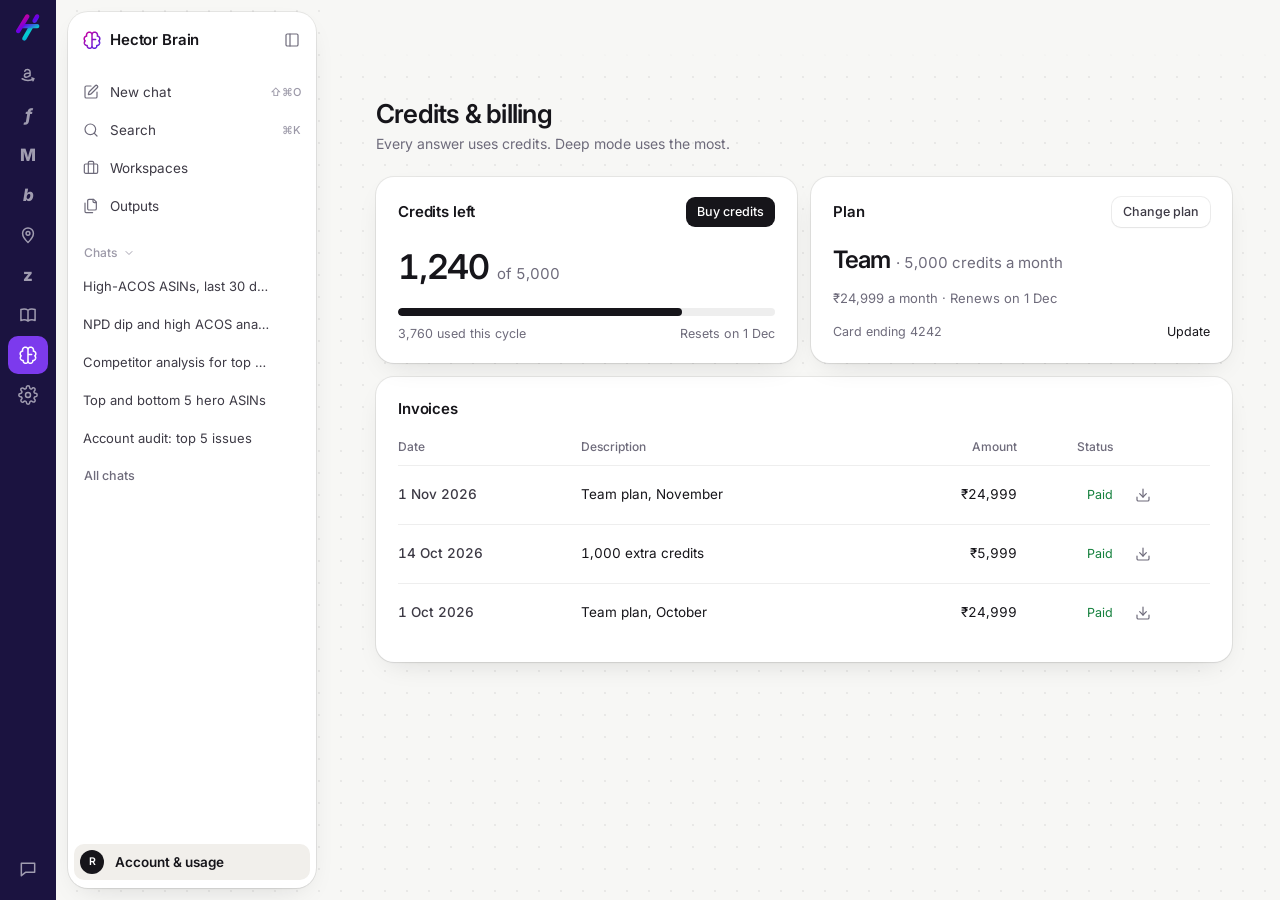
==== commit ef90a30a: "Design update v1.1 preview: Lucide icons, overlay closing, list dividers Co-Authored-By: Claude Opus" ====
--- a/hector-brain/billing.html
+++ b/hector-brain/billing.html
@@ -8,44 +8,44 @@
 <link rel="icon" href="../assets/favicon-brain.svg">
 <link rel="stylesheet" href="https://fonts.googleapis.com/css2?family=Inter:wght@400;500;600&display=swap">
 <link rel="stylesheet" href="rail.css">
-<link rel="stylesheet" href="brain.css?v=16">
+<link rel="stylesheet" href="brain.css?v=28">
 <script>try{if(localStorage.getItem('hm-d-collapsed')==='1')document.documentElement.classList.add('collapsed')}catch(e){}</script>
 </head>
 <body>
 <nav class="rail" aria-label="Hector modules">
   <a class="logo" href="../index.html" aria-label="Hector home"><img src="../assets/logomark.svg" alt=""></a>
-  <a class="ri" href="#" aria-label="Amazon"><svg><use href="sprite.svg#i-amz"/></svg></a>
+  <a class="ri" href="#" aria-label="Amazon"><svg><use href="sprite.svg?v=28#i-amz"/></svg></a>
   <a class="ri" href="#" aria-label="Flipkart"><span class="letter" style="font-style:italic">f</span></a>
   <a class="ri" href="#" aria-label="Myntra"><span class="letter">M</span></a>
   <a class="ri" href="#" aria-label="Blinkit"><span class="letter" style="font-style:italic">b</span></a>
-  <a class="ri" href="#" aria-label="Instamart"><svg><use href="sprite.svg#i-pin"/></svg></a>
+  <a class="ri" href="#" aria-label="Instamart"><svg><use href="sprite.svg?v=28#r-pin"/></svg></a>
   <a class="ri" href="#" aria-label="Zepto"><span class="letter">z</span></a>
-  <a class="ri" href="#" aria-label="Docs"><svg><use href="sprite.svg#i-book"/></svg></a>
-  <a class="ri active" href="start.html" aria-label="Hector Brain" aria-current="page"><svg><use href="sprite.svg#rail-brain"/></svg></a>
-  <a class="ri" href="#" aria-label="Settings"><svg><use href="sprite.svg#i-gear"/></svg></a>
+  <a class="ri" href="#" aria-label="Docs"><svg><use href="sprite.svg?v=28#r-book"/></svg></a>
+  <a class="ri active" href="start.html" aria-label="Hector Brain" aria-current="page"><svg><use href="sprite.svg?v=28#rail-brain"/></svg></a>
+  <a class="ri" href="#" aria-label="Settings"><svg><use href="sprite.svg?v=28#r-gear"/></svg></a>
   <span class="grow"></span>
-  <a class="ri" href="#" aria-label="Feedback"><svg><use href="sprite.svg#i-msg"/></svg></a>
+  <a class="ri" href="#" aria-label="Feedback"><svg><use href="sprite.svg?v=28#r-msg"/></svg></a>
 </nav>
 
 <aside class="side" aria-label="Hector Brain menu">
   <div class="shead">
     <a class="mark-switch" href="start.html"><span data-mark></span>Hector Brain</a>
-    <button class="ib" id="collapse" aria-expanded="true" aria-label="Collapse menu (⌘.)" title="⌘."><svg><use href="sprite.svg#i-sidebar"/></svg></button>
+    <button class="ib" id="collapse" aria-expanded="true" aria-label="Collapse menu (⌘.)" title="⌘."><svg><use href="sprite.svg?v=28#i-sidebar"/></svg></button>
   </div>
   <nav class="items" aria-label="Hector Brain">
-    <a class="item" href="start.html" data-tip="New chat  ⇧⌘O"><svg><use href="sprite.svg#i-new"/></svg><span class="lb">New chat</span><kbd>⇧⌘O</kbd></a>
-    <a class="item" href="#" data-open="search" data-tip="Search  ⌘K"><svg><use href="sprite.svg#i-search"/></svg><span class="lb">Search</span><kbd>⌘K</kbd></a>
-    <a class="item" href="workspaces.html" data-tip="Workspaces"><svg><use href="sprite.svg#i-brand"/></svg><span class="lb">Workspaces</span></a>
-    <a class="item" href="outputs.html" data-tip="Outputs"><svg><use href="sprite.svg#i-outputs"/></svg><span class="lb">Outputs</span></a>
+    <a class="item" href="start.html" data-tip="New chat  ⇧⌘O"><svg><use href="sprite.svg?v=28#i-new"/></svg><span class="lb">New chat</span><kbd>⇧⌘O</kbd></a>
+    <a class="item" href="#" data-open="search" data-tip="Search  ⌘K"><svg><use href="sprite.svg?v=28#i-search"/></svg><span class="lb">Search</span><kbd>⌘K</kbd></a>
+    <a class="item" href="workspaces.html" data-tip="Workspaces"><svg><use href="sprite.svg?v=28#i-brand"/></svg><span class="lb">Workspaces</span></a>
+    <a class="item" href="outputs.html" data-tip="Outputs"><svg><use href="sprite.svg?v=28#i-outputs"/></svg><span class="lb">Outputs</span></a>
   </nav>
   <section class="recent">
-    <button class="acc" aria-expanded="true" aria-controls="chatlist"><span>Chats</span><svg><use href="sprite.svg#i-chev"/></svg></button>
+    <button class="acc" aria-expanded="true" aria-controls="chatlist"><span>Chats</span><svg><use href="sprite.svg?v=28#i-chev"/></svg></button>
     <div id="chatlist"><div class="items">
-      <a class="item" href="chat.html"><span>High-ACOS ASINs, last 30 days</span><button class="more" data-pop="pop-chat" data-side="right" aria-label="Chat actions"><svg><use href="sprite.svg#i-more"/></svg></button></a>
-      <a class="item" href="#"><span>NPD dip and high ACOS analysis</span><button class="more" data-pop="pop-chat" data-side="right" aria-label="Chat actions"><svg><use href="sprite.svg#i-more"/></svg></button></a>
-      <a class="item" href="#"><span>Competitor analysis for top search terms</span><button class="more" data-pop="pop-chat" data-side="right" aria-label="Chat actions"><svg><use href="sprite.svg#i-more"/></svg></button></a>
-      <a class="item" href="#"><span>Top and bottom 5 hero ASINs</span><button class="more" data-pop="pop-chat" data-side="right" aria-label="Chat actions"><svg><use href="sprite.svg#i-more"/></svg></button></a>
-      <a class="item" href="#"><span>Account audit: top 5 issues</span><button class="more" data-pop="pop-chat" data-side="right" aria-label="Chat actions"><svg><use href="sprite.svg#i-more"/></svg></button></a>
+      <a class="item" href="chat.html"><span>High-ACOS ASINs, last 30 days</span><button class="more" data-pop="pop-chat" data-side="right" aria-label="Chat actions"><svg><use href="sprite.svg?v=28#i-more"/></svg></button></a>
+      <a class="item" href="#"><span>NPD dip and high ACOS analysis</span><button class="more" data-pop="pop-chat" data-side="right" aria-label="Chat actions"><svg><use href="sprite.svg?v=28#i-more"/></svg></button></a>
+      <a class="item" href="#"><span>Competitor analysis for top search terms</span><button class="more" data-pop="pop-chat" data-side="right" aria-label="Chat actions"><svg><use href="sprite.svg?v=28#i-more"/></svg></button></a>
+      <a class="item" href="#"><span>Top and bottom 5 hero ASINs</span><button class="more" data-pop="pop-chat" data-side="right" aria-label="Chat actions"><svg><use href="sprite.svg?v=28#i-more"/></svg></button></a>
+      <a class="item" href="#"><span>Account audit: top 5 issues</span><button class="more" data-pop="pop-chat" data-side="right" aria-label="Chat actions"><svg><use href="sprite.svg?v=28#i-more"/></svg></button></a>
     </div>
     <a class="all" href="chats.html">All chats</a></div>
   </section>
@@ -77,27 +77,27 @@
     <div class="card pad" style="margin-top:14px">
       <h2>Invoices</h2>
       <table class="tbl"><thead><tr><th>Date</th><th class="l">Description</th><th>Amount</th><th>Status</th><th></th></tr></thead><tbody>
-        <tr><td>1 Nov 2026</td><td style="text-align:left">Team plan, November</td><td>₹24,999</td><td><span class="paid">Paid</span></td><td><button class="ib" aria-label="Download invoice" data-toast="Downloads the invoice PDF"><svg><use href="sprite.svg#i-download"/></svg></button></td></tr>
-        <tr><td>14 Oct 2026</td><td style="text-align:left">1,000 extra credits</td><td>₹5,999</td><td><span class="paid">Paid</span></td><td><button class="ib" aria-label="Download invoice" data-toast="Downloads the invoice PDF"><svg><use href="sprite.svg#i-download"/></svg></button></td></tr>
-        <tr><td>1 Oct 2026</td><td style="text-align:left">Team plan, October</td><td>₹24,999</td><td><span class="paid">Paid</span></td><td><button class="ib" aria-label="Download invoice" data-toast="Downloads the invoice PDF"><svg><use href="sprite.svg#i-download"/></svg></button></td></tr>
+        <tr><td>1 Nov 2026</td><td style="text-align:left">Team plan, November</td><td>₹24,999</td><td><span class="paid">Paid</span></td><td><button class="ib" aria-label="Download invoice" data-toast="Downloads the invoice PDF"><svg><use href="sprite.svg?v=28#i-download"/></svg></button></td></tr>
+        <tr><td>14 Oct 2026</td><td style="text-align:left">1,000 extra credits</td><td>₹5,999</td><td><span class="paid">Paid</span></td><td><button class="ib" aria-label="Download invoice" data-toast="Downloads the invoice PDF"><svg><use href="sprite.svg?v=28#i-download"/></svg></button></td></tr>
+        <tr><td>1 Oct 2026</td><td style="text-align:left">Team plan, October</td><td>₹24,999</td><td><span class="paid">Paid</span></td><td><button class="ib" aria-label="Download invoice" data-toast="Downloads the invoice PDF"><svg><use href="sprite.svg?v=28#i-download"/></svg></button></td></tr>
       </tbody></table>
     </div>
   </div>
 </main>
 
 <div class="pop" id="pop-acct" role="menu" aria-label="Account">
-  <a class="item" href="data-sources.html"><svg><use href="sprite.svg#i-plug"/></svg>Data sources<small>3 connected</small></a>
-  <a class="item" href="usage.html"><svg><use href="sprite.svg#i-analytics"/></svg>Usage &amp; analytics</a>
-  <a class="item" href="billing.html"><svg><use href="sprite.svg#i-credits"/></svg>Credits &amp; billing<small>1,240 left</small></a>
+  <a class="item" href="data-sources.html"><svg><use href="sprite.svg?v=28#i-plug"/></svg>Data sources<small>3 connected</small></a>
+  <a class="item" href="usage.html"><svg><use href="sprite.svg?v=28#i-analytics"/></svg>Usage &amp; analytics</a>
+  <a class="item" href="billing.html"><svg><use href="sprite.svg?v=28#i-credits"/></svg>Credits &amp; billing<small>1,240 left</small></a>
   <hr>
-  <a class="item" href="preferences.html"><svg><use href="sprite.svg#i-prefs"/></svg>Preferences</a>
+  <a class="item" href="preferences.html"><svg><use href="sprite.svg?v=28#i-prefs"/></svg>Preferences</a>
 </div>
 <div class="pop" id="pop-chat" role="menu" aria-label="Chat actions" style="width:220px">
-  <button class="item" data-act="pin"><svg><use href="sprite.svg#i-pinned"/></svg>Pin</button>
-  <button class="item" data-act="rename"><svg><use href="sprite.svg#i-pen"/></svg>Rename</button>
-  <button class="item" data-pop="pop-move" data-side="right"><svg><use href="sprite.svg#i-move"/></svg>Move to workspace</button>
+  <button class="item" data-act="pin"><svg><use href="sprite.svg?v=28#i-pinned"/></svg>Pin</button>
+  <button class="item" data-act="rename"><svg><use href="sprite.svg?v=28#i-pen"/></svg>Rename</button>
+  <button class="item" data-pop="pop-move" data-side="right"><svg><use href="sprite.svg?v=28#i-move"/></svg>Move to workspace</button>
   <hr>
-  <button class="item danger" data-act="delete"><svg><use href="sprite.svg#i-trash"/></svg>Delete</button>
+  <button class="item danger" data-act="delete"><svg><use href="sprite.svg?v=28#i-trash"/></svg>Delete</button>
 </div>
 
 <div class="pop" id="pop-buy" aria-label="Buy credits" style="width:260px">
@@ -119,12 +119,12 @@
   <label class="fld"><span>Instructions <small>optional</small></span><textarea rows="3" placeholder="Hector Brain follows these in every chat in this workspace"></textarea></label>
   <div class="actions"><button class="btn secondary" data-close>Cancel</button><button class="btn primary" data-do="create-ws" disabled>Create workspace</button></div>
 </div>
-<div class="modal" id="dlg-method" role="dialog" aria-modal="true" aria-labelledby="dm-t" hidden style="width:520px">
-  <h2 id="dm-t">New method</h2>
+<div class="modal" id="dlg-workflow" role="dialog" aria-modal="true" aria-labelledby="dm-t" hidden style="width:520px">
+  <h2 id="dm-t">New workflow</h2>
   <p>Write down how a job should be done. Anyone can run it by typing / and its name.</p>
   <label class="fld"><span>Name</span><input placeholder="e.g. Dark store revenue check" data-required></label>
   <label class="fld"><span>Instructions</span><textarea rows="6" placeholder="1. Pull sales by dark store for the last 14 days&#10;2. Compare with the 14 days before&#10;3. Flag stores down more than 15% and check stock-outs"></textarea></label>
-  <div class="actions"><button class="btn secondary" data-close>Cancel</button><button class="btn primary" data-do="create-method" disabled>Save method</button></div>
+  <div class="actions"><button class="btn secondary" data-close>Cancel</button><button class="btn primary" data-do="create-workflow" disabled>Save workflow</button></div>
 </div>
 <div class="modal" id="dlg-share" role="dialog" aria-modal="true" aria-labelledby="ds-t" hidden>
   <h2 id="ds-t">Share</h2>
@@ -140,12 +140,12 @@
     <button class="opt" role="radio" aria-checked="false"><b>No workspace</b><svg class="ck"><use href="sprite.svg#i-check"/></svg></button>
   </div>
   <hr>
-  <button class="item" data-dialog="dlg-ws"><svg><use href="sprite.svg#i-plus"/></svg>New workspace…</button>
+  <button class="item" data-dialog="dlg-ws"><svg><use href="sprite.svg?v=28#i-plus"/></svg>New workspace…</button>
 </div>
 
 <div class="scrim" id="scrim" hidden></div>
 <div class="dlg" id="search" role="dialog" aria-label="Search" hidden>
-  <label class="search"><svg><use href="sprite.svg#i-search"/></svg><input placeholder="Search chats and outputs" data-search="#searchList"><kbd>Esc</kbd></label>
+  <div class="search"><svg><use href="sprite.svg?v=28#i-search"/></svg><input placeholder="Search chats and outputs" aria-label="Search chats and outputs" data-search="#searchList"><button class="esc" data-close aria-label="Close search (Esc)" data-tt="Close">Esc</button></div>
   <div id="searchList">
     <div class="label">Chats</div>
     <a class="rowi" href="chat.html" style="min-height:42px"><span class="t"><b>High-ACOS ASINs, last 30 days</b></span><span class="meta">MCP Demo · 28 Oct</span></a>
@@ -157,7 +157,7 @@
   </div>
 </div>
 <div class="toast" id="toast" role="status"></div>
-<script src="marks.js?v=16"></script>
-<script src="brain.js?v=16"></script>
+<script src="marks.js?v=28"></script>
+<script src="brain.js?v=28"></script>
 </body>
 </html>
--- a/hector-brain/brain.css
+++ b/hector-brain/brain.css
@@ -428,7 +428,7 @@
 
 #chatlist .items { grid-template-columns: minmax(0, 1fr); }
 
-/* ---------- Methods (our Skills) and the / menu ---------- */
+/* ---------- Workflows (our Skills) and the / menu ---------- */
 .pop.slash { width: 460px; max-height: 340px; overflow-y: auto; }
 .pop.slash .opt { grid-template-columns: 1fr; }
 .pop.slash .opt b { font-weight: 600; }
@@ -440,25 +440,6 @@
 .explain p { margin-top: 4px; font-size: 13.5px; color: var(--muted); }
 kbd { font: 600 12px var(--sans); padding: 1px 6px; border-radius: 6px; background: var(--well); box-shadow: inset 0 0 0 1px var(--line); color: var(--ink); }
 .item kbd, .dlg kbd { background: none; box-shadow: none; padding: 0; font-weight: 500; color: var(--faint); }
-
-/* ---------- "Other names" hint for Methods (review aid) ---------- */
-.hrow { display: flex; align-items: center; gap: 8px; }
-.hrow .sp { flex: 1; }
-.pop-h { padding: 2px 4px 0 0; }
-.pop-h .label { padding-left: 10px; }
-.namehint { position: relative; display: inline-flex; }
-.nh-btn { width: 26px; height: 26px; border-radius: 8px; display: grid; place-items: center; color: var(--faint); }
-.nh-btn svg { width: 17px; height: 17px; }
-.nh-btn:hover, .nh-btn:focus-visible { color: var(--ink); background: var(--hover); }
-.nh-card { position: absolute; right: 0; top: calc(100% + 8px); z-index: 80; width: 340px; padding: 12px 14px; border-radius: 14px; background: var(--ink); color: #fff;
-  display: grid; gap: 8px; text-align: left; opacity: 0; transform: translateY(-4px); pointer-events: none; transition: opacity .15s, transform .15s var(--ease);
-  box-shadow: 0 18px 40px -16px rgba(22, 21, 26, .45); }
-.namehint.up .nh-card { top: auto; bottom: calc(100% + 8px); transform: translateY(4px); }
-.namehint:hover .nh-card, .namehint:focus-within .nh-card { opacity: 1; transform: none; }
-.nh-h { font-size: 11.5px; font-weight: 500; color: rgba(255, 255, 255, .6); }
-.nh-row { display: grid; gap: 1px; font-size: 12.5px; line-height: 1.4; color: rgba(255, 255, 255, .72); }
-.nh-row b { font-size: 13.5px; font-weight: 600; color: #fff; }
-.nh-out { padding-top: 8px; border-top: 1px solid rgba(255, 255, 255, .14); font-size: 12px; color: rgba(255, 255, 255, .55); }
 
 /* ---------- Answer action bar: its own strip under a divider, not part of the answer ---------- */
 .abar { display: flex; align-items: center; gap: 2px; margin: 4px -24px -16px; padding: 10px 14px 10px 20px; border-top: 1px solid var(--line); }
@@ -580,3 +561,67 @@
 .pat-demo .row { flex-wrap: wrap; }
 .pat-demo .mini { background: var(--panel); border-radius: 14px; box-shadow: var(--soft); padding: 6px; }
 @media (prefers-reduced-motion: reduce) { .sk { animation: none; } }
+
+/* ---------- Outputs: list or cards (remembered). Cards show a snapshot of the sheet ---------- */
+.ph .tabs.vt { padding: 3px; }
+.tabs.vt button { width: 34px; padding: 0; justify-content: center; }
+.tabs.vt svg { width: 16px; height: 16px; }
+.views .v-grid { display: none; }
+.views.view-grid .v-list { display: none; }
+.views.view-grid .v-grid { display: grid; }
+.ogrid { grid-template-columns: repeat(auto-fill, minmax(280px, 1fr)); gap: 16px; }
+.ocard { display: grid; background: var(--panel); border-radius: 18px; box-shadow: var(--soft); overflow: hidden; transition: box-shadow .2s, transform .2s var(--ease); }
+.ocard:hover { box-shadow: var(--pop); transform: translateY(-2px); }
+.ocard-open { display: block; width: 100%; padding: 14px 14px 0; background: var(--well); text-align: left; border-bottom: 1px solid var(--line); }
+.snap { position: relative; display: block; height: 150px; overflow: hidden; padding: 10px 10px 0; border-radius: 10px 10px 0 0; background: var(--panel); box-shadow: 0 0 0 1px var(--line); }
+.snap::after { content: ""; position: absolute; left: 0; right: 0; bottom: 0; height: 44px; background: linear-gradient(rgba(255, 255, 255, 0), var(--panel)); }
+.snap-t { display: block; margin-bottom: 7px; font-size: 10.5px; font-weight: 600; color: var(--ink-2); white-space: nowrap; overflow: hidden; text-overflow: ellipsis; }
+.snap table { width: 100%; border-collapse: collapse; font-size: 9.5px; line-height: 1.3; font-variant-numeric: tabular-nums; color: var(--ink-2); }
+.snap th { padding: 4px 6px; background: var(--well); color: var(--muted); font-weight: 500; text-align: right; border: 1px solid var(--line); }
+.snap td { padding: 4px 6px; text-align: right; border: 1px solid var(--line); white-space: nowrap; }
+.snap th:first-child, .snap td:first-child { text-align: left; }
+.ocard-b { display: flex; align-items: center; gap: 12px; padding: 12px 10px 12px 14px; }
+.ocard-b .fi { width: 30px; height: 30px; border-radius: 9px; flex: none; background: #E8F3EC; color: #15803D; display: grid; place-items: center; }
+.ocard-b .fi svg { width: 16px; height: 16px; }
+.ocard-b .t { flex: 1; min-width: 0; }
+.ocard-b .t b { display: block; font-size: 13.5px; font-weight: 600; white-space: nowrap; overflow: hidden; text-overflow: ellipsis; }
+.ocard-b .t small { font-size: 12px; color: var(--muted); }
+.ocard-b .ib { width: 32px; height: 32px; }
+.ocard-b .ib svg { width: 16px; height: 16px; }
+.snap table { table-layout: fixed; }
+.snap th, .snap td { overflow: hidden; text-overflow: ellipsis; white-space: nowrap; }
+.snap th:first-child, .snap td:first-child { width: 38%; }
+.ocard, .ocard-open, .snap { min-width: 0; max-width: 100%; }
+.ogrid { grid-template-columns: repeat(auto-fill, minmax(min(280px, 100%), 1fr)); }
+.ocard { grid-template-columns: minmax(0, 1fr); }
+.snap table { font-size: 10px; }
+.snap th:first-child, .snap td:first-child { width: 46%; }
+
+/* Menu rows are full width whether they are links or buttons */
+.pop .item, .pop .opt { width: 100%; text-align: left; }
+
+/* ---------- Icon sizes for Lucide (it fills ~15% more of its box than our old set) ----------
+   Four sizes only: 20 (empty states, new-workspace tile), 16 (menu, panels, rows, dialogs, Send, toggles),
+   14 (compact: answer actions, chips and pills, buttons with labels, search fields), 12 (chevrons, close, ticks). */
+.item > svg, .ib svg, .rowi .fi svg, .rowi .ib svg, .dlg .search svg, .send svg, .pill.sq svg, .dhead .fi svg,
+.alert svg, .tabs.vt svg, .ocard-b .fi svg, .ocard-b .ib svg { width: 16px; height: 16px; }
+.ab svg, .tb svg, .pill svg, .btn svg, .credit svg, .field-s svg, .pop .search svg, .well .ib svg, .reason .rule svg,
+.recent .item .more svg, .rowi .ck svg + * { width: 14px; height: 14px; }
+.acc svg, .title svg, .ws svg, .back svg, .trail svg, .rate .rate-x svg, .tray .rate-x svg, .item .pin-ic, .pop .item .chev-r { width: 12px; height: 12px; }
+.empty-state .ei svg, .ws-new svg { width: 20px; height: 20px; }
+
+/* Search dialog: "Esc" is also a click target (mouse users), results have no dividers */
+.dlg .esc { height: 26px; padding: 0 8px; border-radius: 7px; font: 500 11.5px var(--sans); color: var(--muted); box-shadow: inset 0 0 0 1px var(--line); }
+.dlg .esc:hover, .dlg .esc:focus-visible { background: var(--hover); color: var(--ink); }
+.dlg .esc[data-tt]::after { left: auto; right: 0; transform: translateY(3px); }
+.dlg .esc[data-tt]:hover::after { transform: none; }
+.dlg .rowi + .rowi, .dlg .rowi:hover + .rowi { box-shadow: none; }
+.dlg .rowi { border-radius: 10px; }
+
+/* List dividers: straight hairlines inset from the row edges (the old top shadow curved with the row's rounded corners).
+   Hidden next to a hovered or selected row so the highlight stays clean. */
+.rowi { position: relative; }
+.rowi + .rowi, .rowi:hover + .rowi { box-shadow: none; }
+.rowi + .rowi::before { content: ""; position: absolute; left: 12px; right: 12px; top: 0; height: 1px; background: var(--line); pointer-events: none; }
+.rowi:hover::before, .rowi:hover + .rowi::before, .rowi.sel::before, .rowi.sel + .rowi::before { opacity: 0; }
+.dlg .rowi + .rowi::before { display: none; }
